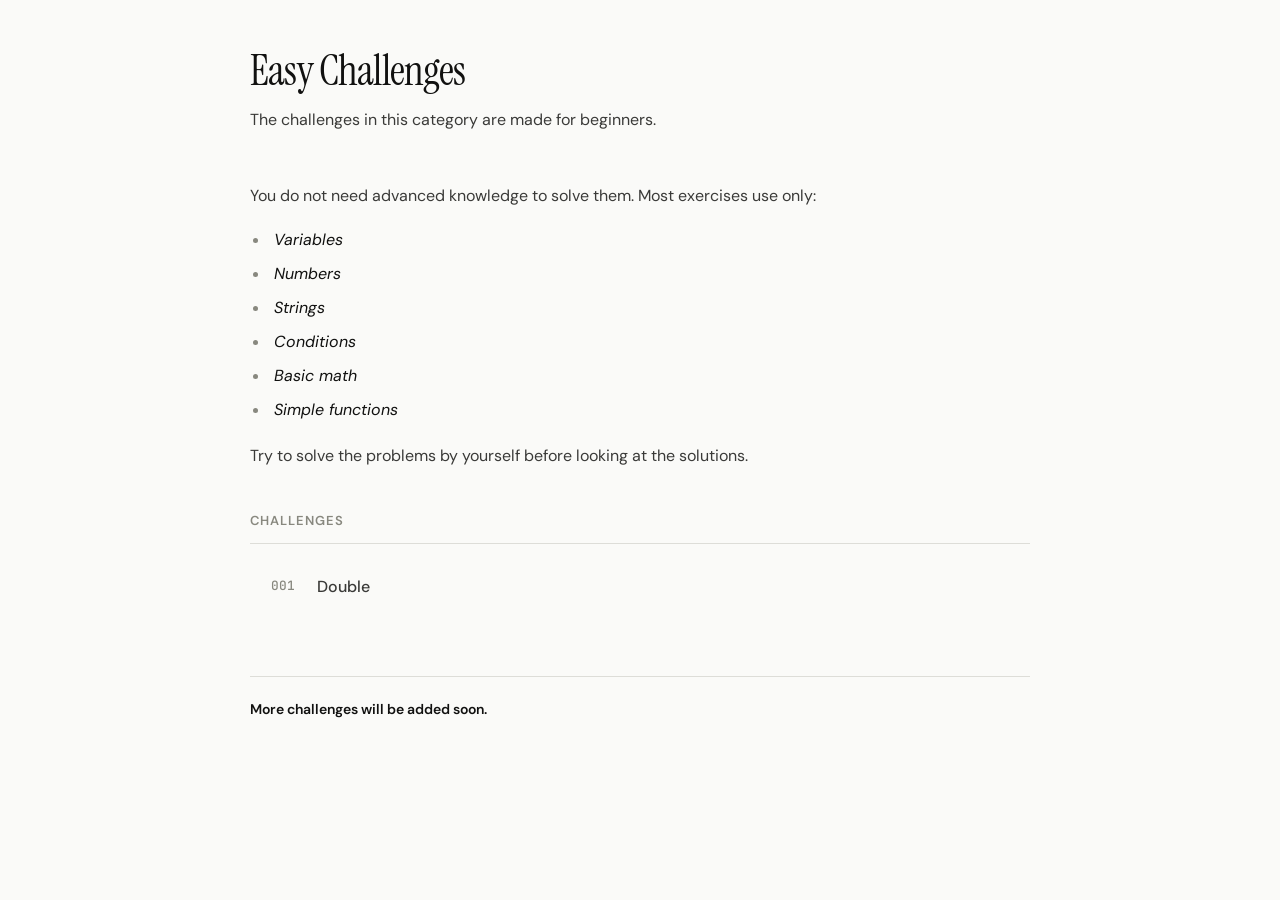
==== exercises/easy/easy.html @ da48d305 "Create GitHub Pages version of the repository" ====
<!DOCTYPE html>
<html lang="en">
<head>
  <meta charset="UTF-8">
  <meta name="viewport" content="width=device-width, initial-scale=1.0">
  <title>Easy Challenges</title>
  <link rel="stylesheet" href="../../index.css">
</head>
<body>
  <main>
    <header>
      <h1>Easy Challenges</h1>
      <p>The challenges in this category are made for beginners.</p>
    </header>

    <section>
      <p>
        You do not need advanced knowledge to solve them. Most exercises use only:
      </p>

      <ul>
        <li><em>Variables</em></li>
        <li><em>Numbers</em></li>
        <li><em>Strings</em></li>
        <li><em>Conditions</em></li>
        <li><em>Basic math</em></li>
        <li><em>Simple functions</em></li>
      </ul>

      <p>
        Try to solve the problems by yourself before looking at the solutions.
      </p>
    </section>

    <section>
      <h2>Challenges</h2>

      <ul class="challenge-list">
        <li>
          <a href="./001-double/double.html">
            <span class="challenge-number">001</span>
            <span class="challenge-name">Double</span>
          </a>
        </li>
      </ul>
    </section>

    <footer>
      <p><strong>More challenges will be added soon.</strong></p>
    </footer>
  </main>
</body>
</html>
---- index.css ----
@import url('https://fonts.googleapis.com/css2?family=Instrument+Serif:ital@0;1&family=DM+Sans:ital,opsz,wght@0,9..40,300..700;1,9..40,300..500&family=JetBrains+Mono:wght@400;500&display=swap');

/* ─── Reset ─── */
*,
*::before,
*::after {
  box-sizing: border-box;
  margin: 0;
  padding: 0;
}

/* ─── Tokens ─── */
:root {
  color-scheme: light dark;

  --bg:             #fafaf8;
  --surface:        #f2f2ef;
  --surface-2:      #e8e8e4;
  --overlay:        rgba(0, 0, 0, 0.04);

  --border:         #ddddd8;
  --border-subtle:  #ebebе8;

  --text:           #3a3a38;
  --text-muted:     #88887f;
  --heading:        #111110;

  --link:           #1a73d4;
  --link-hover:     #0f5ab3;
  --accent:         #1a73d4;
  --accent-bg:      #edf3fc;

  --easy:           #16a34a;
  --easy-bg:        #dcfce7;
  --medium:         #d97706;
  --medium-bg:      #fef3c7;
  --hard:           #dc2626;
  --hard-bg:        #fee2e2;

  --code-bg:        #ededea;
  --code-text:      #2f2f2d;
  --pre-bg:         #f2f2ef;

  --shadow-sm:      0 1px 3px rgba(0,0,0,0.06), 0 1px 2px rgba(0,0,0,0.04);

  --ease:           cubic-bezier(0.16, 1, 0.3, 1);
  --duration:       160ms;

  --radius-sm:      6px;
  --radius-md:      10px;
}

@media (prefers-color-scheme: dark) {
  :root {
    --bg:             #111110;
    --surface:        #1a1a18;
    --surface-2:      #222220;
    --overlay:        rgba(255, 255, 255, 0.05);

    --border:         #2e2e2b;
    --border-subtle:  #242422;

    --text:           #cececb;
    --text-muted:     #6b6b68;
    --heading:        #f0f0ee;

    --link:           #5b9cf6;
    --link-hover:     #7db4ff;
    --accent:         #5b9cf6;
    --accent-bg:      #1a2133;

    --easy:           #4ade80;
    --easy-bg:        #052e16;
    --medium:         #fbbf24;
    --medium-bg:      #1c1400;
    --hard:           #f87171;
    --hard-bg:        #2d0000;

    --code-bg:        #1e1e1c;
    --code-text:      #b8b8b5;
    --pre-bg:         #161614;

    --shadow-sm:      0 1px 3px rgba(0,0,0,0.3), 0 1px 2px rgba(0,0,0,0.2);
  }
}

/* ─── Base ─── */
html {
  -webkit-font-smoothing: antialiased;
  -moz-osx-font-smoothing: grayscale;
  text-rendering: optimizeLegibility;
  scroll-behavior: smooth;
}

body {
  background-color: var(--bg);
  color: var(--text);
  font-family: 'DM Sans', system-ui, sans-serif;
  font-size: 1rem;
  line-height: 1.75;
  padding: 48px 24px 96px;
}

/* ─── Layout ─── */
main {
  max-width: 780px;
  margin: 0 auto;
}

header {
  margin-bottom: 48px;
}

section {
  margin-bottom: 40px;
}

footer {
  margin-top: 56px;
  padding-top: 20px;
  border-top: 1px solid var(--border);
  font-size: 0.875rem;
  color: var(--text-muted);
}

/* ─── Typography ─── */
h1 {
  font-family: 'Instrument Serif', Georgia, serif;
  font-size: clamp(1.75rem, 5vw, 2.6rem);
  font-weight: 400;
  line-height: 1.15;
  letter-spacing: -0.02em;
  color: var(--heading);
  margin-bottom: 10px;
}

h2 {
  font-size: 0.8125rem;
  font-weight: 600;
  letter-spacing: 0.08em;
  text-transform: uppercase;
  color: var(--text-muted);
  margin-bottom: 16px;
  margin-top: 40px;
  padding-bottom: 10px;
  border-bottom: 1px solid var(--border);
}

h2:first-child {
  margin-top: 0;
}

p {
  margin-bottom: 16px;
  max-width: 65ch;
}

p:last-child {
  margin-bottom: 0;
}

strong {
  font-weight: 600;
  color: var(--heading);
}

em {
  font-style: italic;
  color: var(--heading);
}

/* ─── Lists ─── */
ul,
ol {
  padding-left: 20px;
  margin-bottom: 18px;
}

li {
  margin-bottom: 6px;
  padding-left: 4px;
}

li::marker {
  color: var(--text-muted);
}

/* ─── Links ─── */
a {
  color: var(--link);
  text-decoration: none;
  text-underline-offset: 3px;
  transition: color var(--duration) var(--ease);
}

a:hover {
  color: var(--link-hover);
  text-decoration: underline;
}

/* ─── Inline code ─── */
code {
  font-family: 'JetBrains Mono', Consolas, monospace;
  font-size: 0.855em;
  font-weight: 500;
  background-color: var(--code-bg);
  color: var(--code-text);
  padding: 2px 7px;
  border-radius: var(--radius-sm);
  border: 1px solid var(--border);
}

/* ─── Code blocks ─── */
pre {
  font-family: 'JetBrains Mono', Consolas, monospace;
  font-size: 0.875rem;
  line-height: 1.7;
  background-color: var(--pre-bg);
  border: 1px solid var(--border);
  border-radius: var(--radius-md);
  padding: 18px 22px;
  overflow-x: auto;
  margin: 10px 0 20px;
  box-shadow: var(--shadow-sm);
}

pre code {
  background: none;
  border: none;
  padding: 0;
  font-size: inherit;
  font-weight: 400;
  color: inherit;
}

/* ─── Difficulty badge ─── */
.difficulty {
  display: inline-flex;
  align-items: center;
  gap: 6px;
  font-size: 0.75rem;
  font-weight: 600;
  letter-spacing: 0.06em;
  text-transform: uppercase;
  padding: 4px 10px;
  border-radius: 99px;
  margin-top: 12px;
}

.difficulty::before {
  content: '';
  display: block;
  width: 6px;
  height: 6px;
  border-radius: 50%;
  background-color: currentColor;
}

.difficulty.easy {
  color: var(--easy);
  background-color: var(--easy-bg);
}

.difficulty.medium {
  color: var(--medium);
  background-color: var(--medium-bg);
}

.difficulty.hard {
  color: var(--hard);
  background-color: var(--hard-bg);
}

/* ─── Challenge list ─── */
.challenge-list {
  list-style: none;
  padding: 0;
  margin: 0;
  display: flex;
  flex-direction: column;
  gap: 4px;
}

.challenge-list a {
  display: flex;
  align-items: center;
  gap: 14px;
  padding: 12px 16px;
  border-radius: var(--radius-md);
  border: 1px solid transparent;
  color: var(--text);
  text-decoration: none;
  transition:
    background-color var(--duration) var(--ease),
    border-color var(--duration) var(--ease),
    color var(--duration) var(--ease);
}

.challenge-list a:hover {
  background-color: var(--surface);
  border-color: var(--border);
  color: var(--heading);
  text-decoration: none;
}

.challenge-number {
  font-family: 'JetBrains Mono', Consolas, monospace;
  font-size: 0.8rem;
  font-weight: 500;
  color: var(--text-muted);
  min-width: 32px;
}

.challenge-name {
  font-weight: 500;
  color: inherit;
}

/* ─── Empty state ─── */
.empty-state {
  padding: 32px 20px;
  border: 1px dashed var(--border);
  border-radius: var(--radius-md);
  text-align: center;
}

.empty-state p {
  color: var(--text-muted);
  font-size: 0.9rem;
  margin: 0;
  max-width: none;
}

/* ─── Page navigation ─── */
.page-navigation {
  margin-top: 48px;
  padding-top: 20px;
  border-top: 1px solid var(--border);
}

.page-navigation a {
  font-size: 0.9rem;
  font-weight: 500;
  display: inline-flex;
  align-items: center;
  gap: 6px;
  color: var(--text-muted);
  transition: color var(--duration) var(--ease);
}

.page-navigation a:hover {
  color: var(--heading);
  text-decoration: none;
}

/* ─── Selection ─── */
::selection {
  background: var(--accent-bg);
  color: var(--heading);
}

/* ─── Scrollbar (Webkit) ─── */
::-webkit-scrollbar { width: 5px; height: 5px; }
::-webkit-scrollbar-track { background: transparent; }
::-webkit-scrollbar-thumb { background: var(--border); border-radius: 99px; }

/* ─── Reduced motion ─── */
@media (prefers-reduced-motion: reduce) {
  *, *::before, *::after {
    transition-duration: 0.01ms !important;
    animation-duration: 0.01ms !important;
  }
}
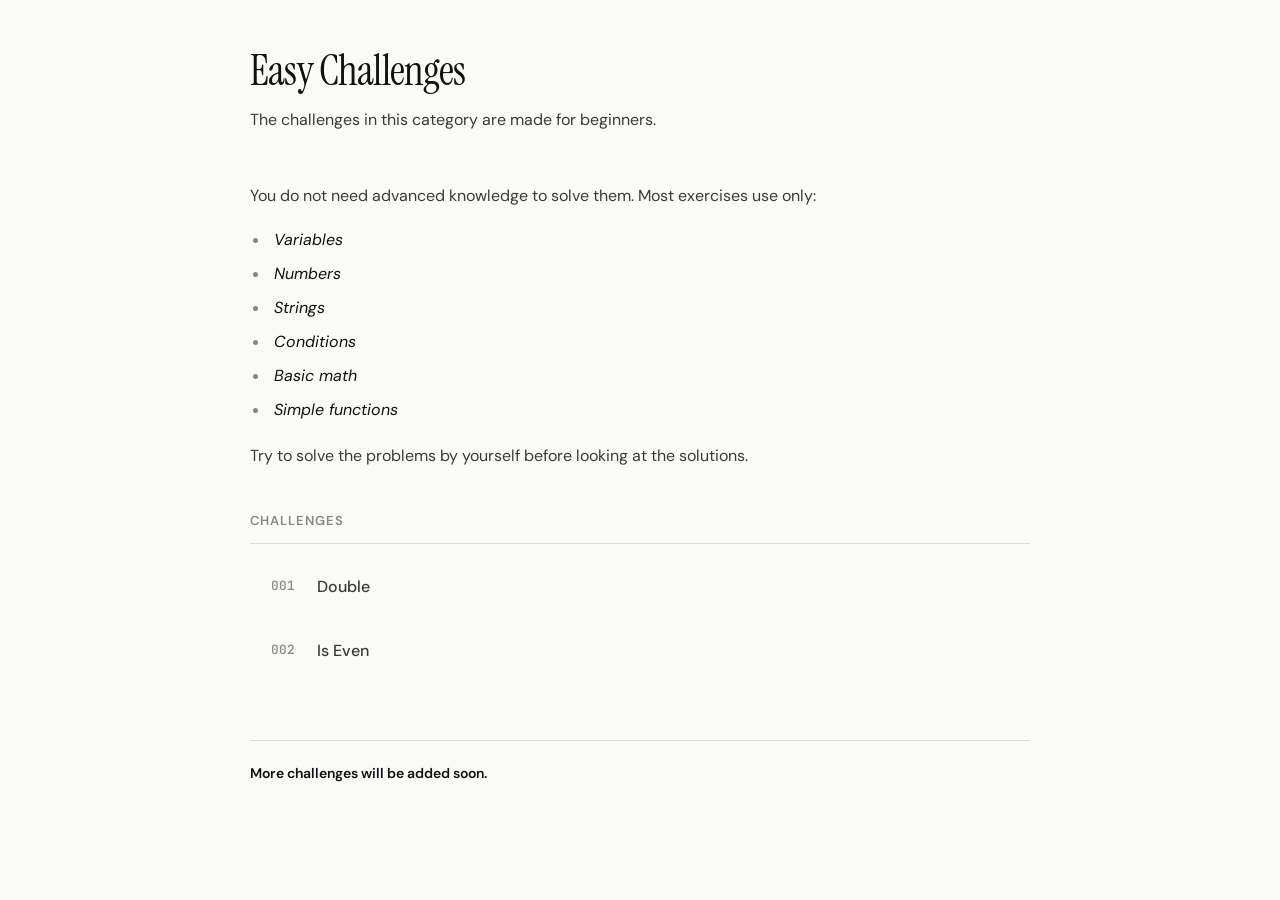
==== commit ce767d3f: "Add 002 - Is Even exercise with HTML, tests, and solution" ====
--- a/exercises/easy/easy.html
+++ b/exercises/easy/easy.html
@@ -42,6 +42,13 @@
             <span class="challenge-name">Double</span>
           </a>
         </li>
+        
+        <li>
+          <a href="./002-is-even/is-even.html">
+            <span class="challenge-number">002</span>
+            <span class="challenge-name">Is Even</span>
+          </a>
+        </li>
       </ul>
     </section>
 
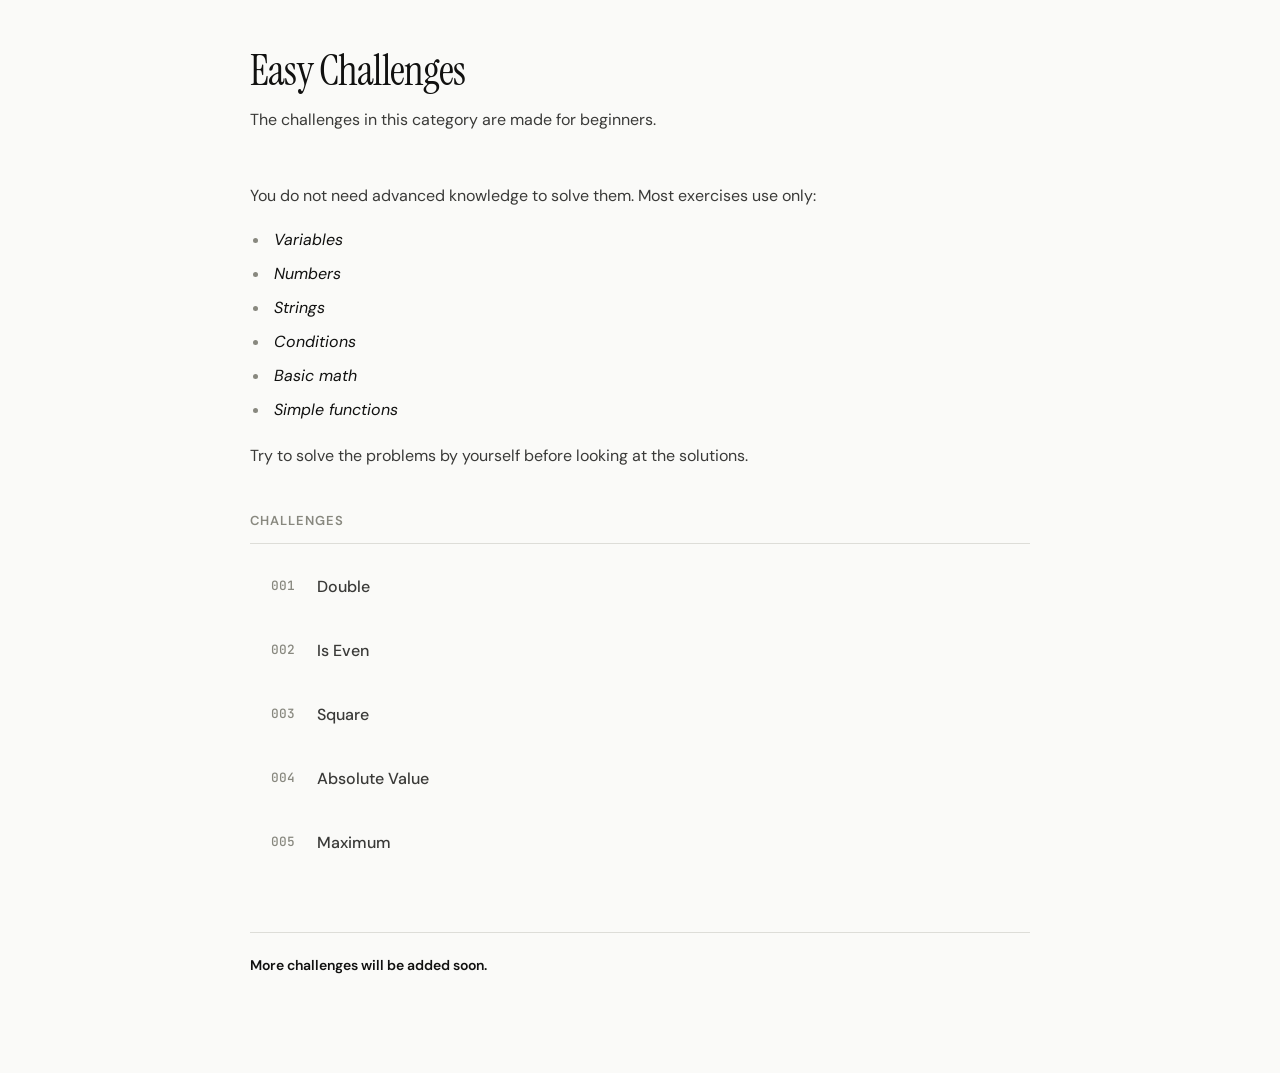
==== commit c35c919d: "fix" ====
--- a/exercises/easy/easy.html
+++ b/exercises/easy/easy.html
@@ -49,6 +49,29 @@
             <span class="challenge-name">Is Even</span>
           </a>
         </li>
+        
+        <li>
+          <a href="./003-square/square.html">
+            <span class="challenge-number">003</span>
+            <span class="challenge-name">Square</span>
+          </a>
+        </li>
+        
+        <li>
+          <a href="./004-absolute-value/absolute-value.html">
+            <span class="challenge-number">004</span>
+            <span class="challenge-name">Absolute Value</span>
+          </a>
+        </li>
+        
+        <li>
+          <a href="./005-maximum/maximum.html">
+            <span class="challenge-number">005</span>
+            <span class="challenge-name">Maximum</span>
+          </a>
+        </li>
+        
+        
       </ul>
     </section>
 
